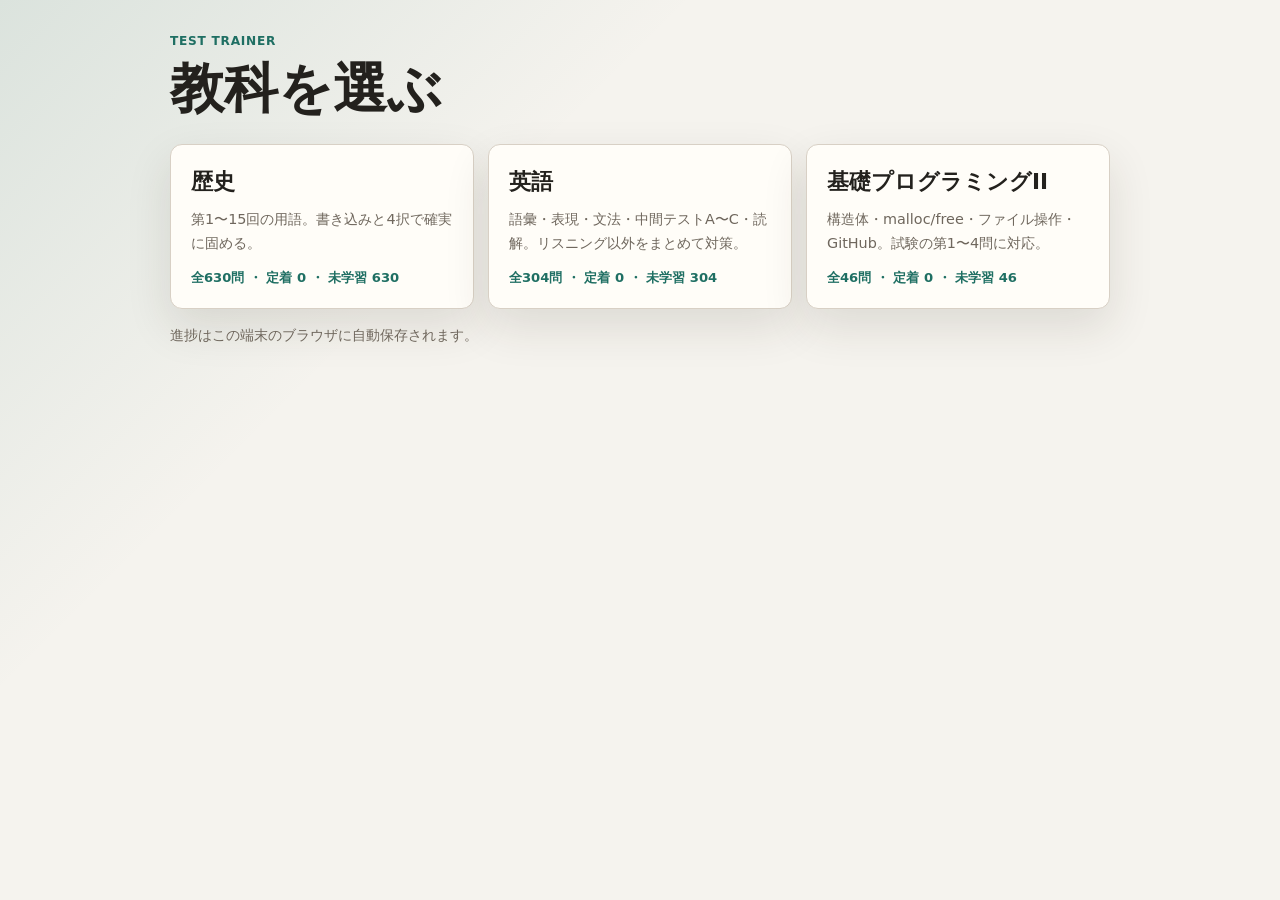
==== app/index.html @ 5c48e266 "Publish final exam study trainer" ====
<!doctype html>
<html lang="ja">
  <head>
    <meta charset="utf-8" />
    <meta name="viewport" content="width=device-width, initial-scale=1" />
    <title>期末テスト対策</title>
    <link rel="stylesheet" href="styles.css" />
  </head>
  <body>
    <main class="shell">
      <!-- 教科選択 -->
      <section id="subject-view" class="view active">
        <p class="eyebrow">Test Trainer</p>
        <h1>教科を選ぶ</h1>
        <div id="subject-grid" class="subject-grid"></div>
        <p class="foot-note">進捗はこの端末のブラウザに自動保存されます。</p>
      </section>

      <!-- モード・範囲設定 -->
      <section id="setup-view" class="view">
        <button class="ghost-button" type="button" data-goto="subject">← 教科選択</button>
        <p id="setup-eyebrow" class="eyebrow"></p>
        <h1 id="setup-title"></h1>

        <div id="mastery-bar" class="mastery-bar"></div>

        <div class="setup-block">
          <p class="block-label">出題形式</p>
          <div id="mode-grid" class="mode-grid"></div>
        </div>

        <div class="setup-block">
          <p class="block-label">
            <span id="group-label">範囲</span>
            <button id="group-all" class="mini-button" type="button">すべて</button>
            <button id="group-none" class="mini-button" type="button">解除</button>
          </p>
          <div id="group-chips" class="chip-row"></div>
        </div>

        <div class="setup-block">
          <p class="block-label">出題対象</p>
          <div id="filter-chips" class="chip-row">
            <button class="chip active" type="button" data-filter="all">すべて</button>
            <button class="chip" type="button" data-filter="weak">苦手・間違えた問題</button>
            <button class="chip" type="button" data-filter="new">まだ解いていない問題</button>
            <button class="chip" type="button" data-filter="due">復習の時期がきた問題</button>
          </div>
        </div>

        <div class="setup-block">
          <p class="block-label">1セッションの問題数</p>
          <div id="length-chips" class="chip-row">
            <button class="chip" type="button" data-length="10">10問</button>
            <button class="chip active" type="button" data-length="20">20問</button>
            <button class="chip" type="button" data-length="40">40問</button>
            <button class="chip" type="button" data-length="0">エンドレス</button>
          </div>
        </div>

        <div class="setup-block">
          <p class="block-label">学習オプション</p>
          <label class="switch"><input id="opt-auto" type="checkbox" /><span>正解したら自動で次の問題へ</span></label>
          <label class="switch"><input id="opt-copy" type="checkbox" /><span>間違えたら正答を書き写して覚える</span></label>
          <label class="switch"><input id="opt-explain" type="checkbox" /><span>正解のときも解説を表示する</span></label>
        </div>

        <div class="setup-actions">
          <button id="start-session" class="primary-button" type="button">開始</button>
          <button id="reset-progress" class="danger-button" type="button">この教科の進捗をリセット</button>
        </div>
        <p id="pool-note" class="foot-note"></p>
      </section>

      <!-- 出題 -->
      <section id="quiz-view" class="view">
        <header class="quiz-header">
          <button class="ghost-button" type="button" data-goto="setup">← 設定</button>
          <div class="stats">
            <span id="mode-label"></span>
            <span id="score-label"></span>
          </div>
        </header>
        <div class="progress-track"><div id="progress-fill" class="progress-fill"></div></div>

        <article class="question-panel">
          <p id="question-meta" class="eyebrow"></p>
          <h2 id="question-text"></h2>
          <p id="jp-line" class="jp-line"></p>
          <p id="sentence-line" class="sentence-line"></p>
          <pre id="code-block" class="code-block"></pre>

          <form id="write-form" class="answer-area">
            <textarea id="write-answer" rows="1" autocomplete="off" autocapitalize="off" autocorrect="off" spellcheck="false" placeholder="答えを入力"></textarea>
            <button type="submit">判定</button>
          </form>

          <div id="choice-area" class="choice-area"></div>

          <div id="order-area" class="order-area">
            <div id="order-slot" class="order-slot" aria-live="polite"></div>
            <div id="order-bank" class="order-bank"></div>
            <div class="order-actions">
              <button id="order-clear" class="ghost-button" type="button">やり直す</button>
              <button id="order-submit" class="primary-button" type="button">判定</button>
            </div>
          </div>

          <div id="result" class="result" aria-live="polite"></div>
          <div id="explanation" class="explanation"></div>

          <div id="copy-drill" class="copy-drill">
            <p class="copy-label">正答を書き写して定着させる</p>
            <p id="copy-target" class="copy-target"></p>
            <input id="copy-input" type="text" autocomplete="off" autocapitalize="off" autocorrect="off" spellcheck="false" placeholder="ここに入力" />
            <p id="copy-status" class="copy-status"></p>
          </div>

          <div class="actions">
            <button id="show-answer" class="ghost-button" type="button">答えを見る</button>
            <button id="next-question" class="primary-button" type="button">次の問題</button>
          </div>
        </article>

        <p class="foot-note">キーボード: 1〜4 で選択 / Enter で判定・次へ</p>
      </section>

      <!-- セッション結果 -->
      <section id="result-view" class="view">
        <p class="eyebrow">Session Report</p>
        <h1 id="report-score"></h1>
        <div id="report-metrics" class="dashboard"></div>
        <div id="report-missed" class="report-missed"></div>
        <div class="setup-actions">
          <button id="retry-missed" class="primary-button" type="button">間違えた問題だけ復習</button>
          <button id="retry-same" class="primary-button" type="button">同じ設定でもう一度</button>
          <button class="ghost-button" type="button" data-goto="setup">設定に戻る</button>
        </div>
      </section>
    </main>

    <script src="questions.js"></script>
    <script src="english.js"></script>
    <script src="english-drills.js"></script>
    <script src="english-reading.js"></script>
    <script src="app.js"></script>
  </body>
</html>
---- app/styles.css ----
:root {
  color-scheme: light dark;
  --bg: #f5f3ee;
  --panel: #fffdf8;
  --text: #23211d;
  --muted: #6f675d;
  --line: #d8d0c5;
  --accent: #1f6f63;
  --accent-soft: rgba(31, 111, 99, 0.12);
  --accent-2: #9a4d2c;
  --danger: #a23838;
  --danger-soft: rgba(162, 56, 56, 0.1);
  --shadow: 0 18px 45px rgba(48, 39, 25, 0.12);
  --code-bg: #1f2421;
  --code-text: #f6f0e6;
}

@media (prefers-color-scheme: dark) {
  :root {
    --bg: #16181a;
    --panel: #1e2225;
    --text: #eceae5;
    --muted: #9aa0a3;
    --line: #343a3e;
    --accent: #4fbfa8;
    --accent-soft: rgba(79, 191, 168, 0.16);
    --accent-2: #d68a5f;
    --danger: #e07070;
    --danger-soft: rgba(224, 112, 112, 0.14);
    --shadow: 0 18px 45px rgba(0, 0, 0, 0.4);
    --code-bg: #12161a;
    --code-text: #e6ecef;
  }
}

* {
  box-sizing: border-box;
}

body {
  margin: 0;
  min-height: 100vh;
  background:
    linear-gradient(135deg, var(--accent-soft), transparent 32%),
    var(--bg);
  color: var(--text);
  font-family: system-ui, -apple-system, BlinkMacSystemFont, "Hiragino Sans", "Yu Gothic", sans-serif;
  line-height: 1.6;
}

button,
input,
textarea {
  font: inherit;
  color: inherit;
}

button {
  border: 0;
  cursor: pointer;
}

button:disabled {
  cursor: not-allowed;
  opacity: 0.45;
}

.shell {
  width: min(940px, calc(100vw - 28px));
  margin: 0 auto;
  padding: 32px 0 64px;
}

.view {
  display: none;
}

.view.active {
  display: block;
}

.eyebrow {
  margin: 0 0 8px;
  color: var(--accent);
  font-size: 0.76rem;
  font-weight: 700;
  letter-spacing: 0.06em;
  text-transform: uppercase;
}

h1 {
  margin: 0 0 24px;
  font-size: clamp(1.9rem, 5vw, 3.4rem);
  line-height: 1.12;
}

.foot-note {
  margin: 16px 0 0;
  color: var(--muted);
  font-size: 0.85rem;
}

/* ---- 教科選択 ---- */

.subject-grid {
  display: grid;
  grid-template-columns: repeat(auto-fit, minmax(240px, 1fr));
  gap: 14px;
}

.subject-card,
.mode-card,
.question-panel,
.dashboard,
.mastery-bar {
  border: 1px solid var(--line);
  border-radius: 12px;
  background: var(--panel);
  box-shadow: var(--shadow);
}

.subject-card,
.mode-card {
  padding: 20px;
  text-align: left;
  color: var(--text);
}

.subject-card {
  min-height: 156px;
}

.subject-card span,
.mode-card span {
  display: block;
  margin-bottom: 8px;
  font-size: 1.35rem;
  font-weight: 800;
}

.subject-card small,
.mode-card small {
  display: block;
  color: var(--muted);
  font-size: 0.9rem;
  line-height: 1.65;
}

.subject-card em {
  display: block;
  margin-top: 12px;
  color: var(--accent);
  font-size: 0.82rem;
  font-style: normal;
  font-weight: 700;
}

.subject-card:hover,
.mode-card:hover {
  border-color: var(--accent);
}

.mode-card.active {
  border-color: var(--accent);
  background: var(--accent-soft);
}

/* ---- 設定 ---- */

.setup-block {
  margin: 22px 0;
}

.block-label {
  display: flex;
  align-items: center;
  gap: 8px;
  margin: 0 0 10px;
  color: var(--muted);
  font-size: 0.85rem;
  font-weight: 700;
}

.mode-grid {
  display: grid;
  grid-template-columns: repeat(auto-fit, minmax(220px, 1fr));
  gap: 12px;
}

.chip-row {
  display: flex;
  flex-wrap: wrap;
  gap: 8px;
}

.chip,
.mini-button {
  border: 1px solid var(--line);
  border-radius: 999px;
  padding: 9px 14px;
  min-height: 40px;
  background: var(--panel);
  color: var(--muted);
  font-size: 0.88rem;
  font-weight: 700;
}

.chip.active {
  border-color: var(--accent);
  background: var(--accent);
  color: #fff;
}

.mini-button {
  padding: 4px 10px;
  min-height: 0;
  font-size: 0.75rem;
}

.switch {
  display: flex;
  align-items: center;
  gap: 10px;
  padding: 8px 0;
  color: var(--muted);
  font-size: 0.92rem;
  cursor: pointer;
}

.switch input {
  width: 20px;
  height: 20px;
  accent-color: var(--accent);
}

.mastery-bar {
  padding: 14px 16px;
  box-shadow: none;
}

.mastery-track {
  display: flex;
  overflow: hidden;
  height: 10px;
  border-radius: 999px;
  background: var(--line);
}

.seg.mastered { background: var(--accent); }
.seg.learning { background: var(--accent-2); }
.seg.fresh { background: transparent; }

.mastery-legend {
  display: flex;
  flex-wrap: wrap;
  gap: 14px;
  margin: 10px 0 0;
  color: var(--muted);
  font-size: 0.82rem;
}

.dot {
  display: inline-block;
  width: 9px;
  height: 9px;
  border-radius: 50%;
  margin-right: 5px;
}

.dot.mastered { background: var(--accent); }
.dot.learning { background: var(--accent-2); }
.dot.fresh { background: var(--line); }
.dot.weak { background: var(--danger); }

.setup-actions {
  display: flex;
  flex-wrap: wrap;
  gap: 12px;
  margin-top: 26px;
}

.primary-button {
  border-radius: 10px;
  padding: 14px 26px;
  min-height: 48px;
  background: var(--accent);
  color: #fff;
  font-weight: 800;
}

.danger-button {
  border: 1px solid var(--danger);
  border-radius: 10px;
  padding: 13px 18px;
  background: transparent;
  color: var(--danger);
  font-weight: 700;
}

.ghost-button {
  padding: 10px 4px;
  background: transparent;
  color: var(--accent);
  font-weight: 700;
}

/* ---- 出題 ---- */

.quiz-header {
  display: flex;
  align-items: center;
  justify-content: space-between;
  flex-wrap: wrap;
  gap: 10px;
  margin-bottom: 10px;
}

.stats {
  display: flex;
  flex-wrap: wrap;
  gap: 8px;
}

.stats span {
  border: 1px solid var(--line);
  border-radius: 999px;
  padding: 6px 12px;
  color: var(--muted);
  font-size: 0.82rem;
}

.progress-track {
  overflow: hidden;
  height: 6px;
  border-radius: 999px;
  margin-bottom: 14px;
  background: var(--line);
}

.progress-fill {
  width: 0;
  height: 100%;
  background: var(--accent);
  transition: width 0.25s ease;
}

.question-panel {
  padding: clamp(20px, 4vw, 34px);
}

#question-text {
  margin: 0 0 16px;
  font-size: clamp(1.2rem, 2.8vw, 1.7rem);
  line-height: 1.5;
}

.jp-line {
  display: none;
  margin: 0 0 12px;
  padding: 12px 14px;
  border-left: 3px solid var(--accent);
  background: var(--accent-soft);
  border-radius: 0 8px 8px 0;
  font-size: 1rem;
}

.sentence-line {
  display: none;
  margin: 0 0 18px;
  font-size: clamp(1.05rem, 2.4vw, 1.3rem);
  line-height: 1.9;
  word-break: break-word;
}

.blank {
  display: inline-block;
  min-width: 90px;
  margin: 0 4px;
  padding: 0 8px;
  border-bottom: 2px solid var(--accent);
  text-align: center;
  color: var(--muted);
}

.blank.filled {
  color: var(--accent);
  font-weight: 800;
}

.code-block {
  display: none;
  overflow-x: auto;
  border-radius: 10px;
  margin: 0 0 18px;
  padding: 16px;
  background: var(--code-bg);
  color: var(--code-text);
  font-size: 0.92rem;
  line-height: 1.6;
  white-space: pre;
}

.answer-area {
  display: grid;
  grid-template-columns: 1fr auto;
  gap: 10px;
}

.answer-area textarea {
  min-width: 0;
  border: 1px solid var(--line);
  border-radius: 10px;
  padding: 13px 14px;
  background: var(--bg);
  resize: vertical;
  line-height: 1.6;
}

.answer-area textarea:focus {
  outline: 2px solid var(--accent);
}

.answer-area button {
  border-radius: 10px;
  padding: 13px 22px;
  background: var(--accent);
  color: #fff;
  font-weight: 800;
}

.choice-area {
  display: grid;
  grid-template-columns: repeat(2, minmax(0, 1fr));
  gap: 10px;
}

.choice-button {
  display: flex;
  align-items: center;
  gap: 10px;
  min-height: 58px;
  border: 1px solid var(--line);
  border-radius: 10px;
  padding: 12px 14px;
  background: var(--bg);
  color: var(--text);
  text-align: left;
  line-height: 1.45;
}

.choice-button i {
  flex: 0 0 auto;
  width: 22px;
  height: 22px;
  border-radius: 6px;
  background: var(--line);
  color: var(--text);
  font-size: 0.72rem;
  font-style: normal;
  font-weight: 800;
  line-height: 22px;
  text-align: center;
}

.choice-button:not(:disabled):hover {
  border-color: var(--accent);
}

.choice-button.correct {
  border-color: var(--accent);
  background: var(--accent);
  color: #fff;
  opacity: 1;
}

.choice-button.correct i {
  background: rgba(255, 255, 255, 0.28);
  color: #fff;
}

.choice-button.wrong {
  border-color: var(--danger);
  background: var(--danger);
  color: #fff;
  opacity: 1;
}

/* ---- 並べ替え ---- */

.order-area {
  display: none;
}

.order-slot {
  display: flex;
  flex-wrap: wrap;
  align-items: center;
  gap: 8px;
  min-height: 64px;
  border: 2px dashed var(--line);
  border-radius: 10px;
  padding: 12px;
  color: var(--muted);
  font-size: 0.9rem;
}

.order-slot.correct { border-color: var(--accent); border-style: solid; }
.order-slot.wrong { border-color: var(--danger); border-style: solid; }

.order-bank {
  display: flex;
  flex-wrap: wrap;
  gap: 8px;
  margin-top: 12px;
}

.token {
  display: inline-flex;
  align-items: center;
  gap: 6px;
  min-height: 42px;
  border: 1px solid var(--accent);
  border-radius: 8px;
  padding: 8px 12px;
  background: var(--accent-soft);
  color: var(--text);
  font-size: 1rem;
  font-weight: 600;
}

.token.fixed {
  border-color: var(--line);
  background: transparent;
  color: var(--muted);
}

.token i {
  color: var(--muted);
  font-size: 0.7rem;
  font-style: normal;
  font-weight: 800;
}

.order-actions {
  display: flex;
  justify-content: flex-end;
  gap: 12px;
  margin-top: 12px;
}

/* ---- 結果表示 ---- */

.result {
  min-height: 28px;
  margin-top: 18px;
  color: var(--muted);
  font-size: 0.95rem;
  word-break: break-word;
}

.result.good {
  color: var(--accent);
  font-weight: 800;
}

.result.bad {
  color: var(--danger);
  font-weight: 800;
}

.explanation {
  display: none;
  margin-top: 10px;
  padding: 12px 14px;
  border-radius: 10px;
  background: var(--accent-soft);
  color: var(--text);
  font-size: 0.92rem;
  line-height: 1.75;
}

.explanation.visible {
  display: block;
}

.copy-drill {
  display: none;
  margin-top: 14px;
  padding: 14px;
  border: 1px solid var(--line);
  border-radius: 10px;
}

.copy-drill.visible {
  display: block;
}

.copy-label {
  margin: 0 0 6px;
  color: var(--muted);
  font-size: 0.8rem;
  font-weight: 700;
}

.copy-target {
  margin: 0 0 10px;
  font-size: 1.02rem;
  font-weight: 700;
  word-break: break-word;
}

.copy-drill input {
  width: 100%;
  border: 1px solid var(--line);
  border-radius: 8px;
  padding: 11px 12px;
  background: var(--bg);
}

.copy-status {
  margin: 8px 0 0;
  min-height: 1.2em;
  color: var(--muted);
  font-size: 0.85rem;
}

.copy-status.good {
  color: var(--accent);
  font-weight: 700;
}

.actions {
  display: flex;
  justify-content: flex-end;
  gap: 12px;
  margin-top: 16px;
}

/* ---- レポート ---- */

.dashboard {
  display: grid;
  grid-template-columns: repeat(4, minmax(0, 1fr));
  gap: 14px;
  margin-top: 16px;
  padding: 18px;
}

.metric-label {
  margin: 0 0 2px;
  color: var(--muted);
  font-size: 0.8rem;
}

.metric {
  margin: 0;
  font-size: 1.4rem;
  font-weight: 800;
}

.report-missed {
  margin-top: 24px;
}

.missed-list {
  display: grid;
  gap: 10px;
  margin: 0;
  padding: 0;
  list-style: none;
}

.missed-list li {
  border: 1px solid var(--line);
  border-left: 3px solid var(--danger);
  border-radius: 0 10px 10px 0;
  padding: 12px 14px;
  background: var(--panel);
}

.missed-meta {
  margin: 0 0 4px;
  color: var(--muted);
  font-size: 0.75rem;
  font-weight: 700;
}

.missed-prompt {
  margin: 0 0 6px;
  font-size: 0.95rem;
}

.missed-answer {
  margin: 0;
  color: var(--accent);
  font-weight: 800;
  word-break: break-word;
}

.missed-note {
  margin: 6px 0 0;
  color: var(--muted);
  font-size: 0.85rem;
  line-height: 1.7;
}

.all-clear {
  padding: 18px;
  border: 1px solid var(--accent);
  border-radius: 10px;
  background: var(--accent-soft);
  font-weight: 700;
}

/* ---- スマホ ---- */

@media (max-width: 720px) {
  .shell {
    width: calc(100vw - 20px);
    padding: 20px 0 48px;
  }

  .subject-grid,
  .mode-grid,
  .choice-area {
    grid-template-columns: 1fr;
  }

  .dashboard {
    grid-template-columns: repeat(2, minmax(0, 1fr));
  }

  .answer-area {
    grid-template-columns: 1fr;
  }

  .actions,
  .order-actions {
    flex-direction: column-reverse;
  }

  .setup-actions {
    flex-direction: column;
  }

  .setup-actions button,
  .actions button,
  .order-actions button {
    width: 100%;
  }

  .subject-card {
    min-height: 0;
  }
}
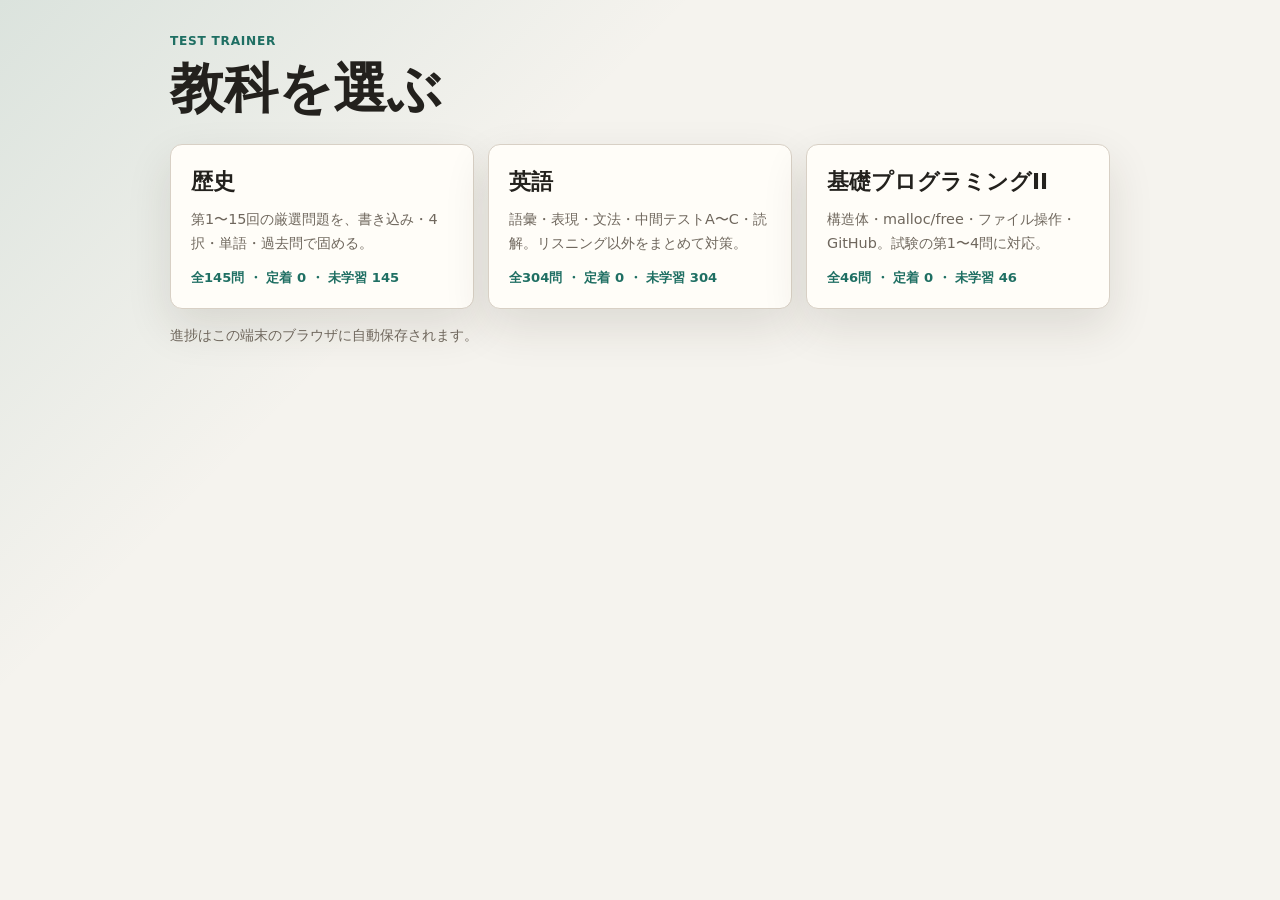
==== commit 5b2ca593: "Add live question probability chart" ====
--- a/app/index.html
+++ b/app/index.html
@@ -122,6 +122,17 @@
           </div>
         </article>
 
+        <aside id="rate-chart" class="rate-chart" aria-label="現在の問題ごとの出題率">
+          <div class="rate-chart-heading">
+            <span>現在の出題率</span>
+            <small>候補全体 = 100%</small>
+          </div>
+          <div class="rate-chart-body">
+            <svg id="rate-chart-svg" viewBox="0 0 100 100" role="img" aria-label="出題率の円グラフ"></svg>
+            <ol id="rate-chart-legend" class="rate-chart-legend"></ol>
+          </div>
+        </aside>
+
         <p class="foot-note">キーボード: 1〜4 で選択 / Enter で判定・次へ</p>
       </section>
 
--- a/app/styles.css
+++ b/app/styles.css
@@ -712,6 +712,90 @@
   font-weight: 700;
 }
 
+/* ---- 常時表示する出題率 ---- */
+
+.rate-chart {
+  position: fixed;
+  z-index: 20;
+  left: 50%;
+  bottom: 12px;
+  width: min(640px, calc(100vw - 24px));
+  transform: translateX(-50%);
+  padding: 10px 12px;
+  border: 1px solid var(--line);
+  border-radius: 14px;
+  background: color-mix(in srgb, var(--panel) 94%, transparent);
+  box-shadow: var(--shadow);
+  backdrop-filter: blur(10px);
+}
+
+.rate-chart-heading {
+  display: flex;
+  justify-content: space-between;
+  gap: 12px;
+  margin-bottom: 6px;
+  color: var(--accent);
+  font-size: 0.78rem;
+  font-weight: 800;
+}
+
+.rate-chart-heading small {
+  color: var(--muted);
+  font-weight: 600;
+}
+
+.rate-chart-body {
+  display: grid;
+  grid-template-columns: 94px minmax(0, 1fr);
+  align-items: center;
+  gap: 10px;
+}
+
+#rate-chart-svg {
+  display: block;
+  width: 94px;
+  height: 94px;
+}
+
+.rate-chart-legend {
+  display: grid;
+  grid-template-columns: repeat(2, minmax(0, 1fr));
+  gap: 3px 10px;
+  max-height: 106px;
+  margin: 0;
+  padding: 1px 4px 1px 0;
+  overflow-y: auto;
+  list-style: none;
+}
+
+.rate-chart-legend li {
+  display: grid;
+  grid-template-columns: 8px minmax(0, 1fr) auto;
+  align-items: center;
+  gap: 5px;
+  min-width: 0;
+  color: var(--muted);
+  font-size: 0.72rem;
+  line-height: 1.35;
+}
+
+.rate-chart-legend i {
+  width: 8px;
+  height: 8px;
+  border-radius: 50%;
+}
+
+.rate-chart-legend span {
+  overflow: hidden;
+  text-overflow: ellipsis;
+  white-space: nowrap;
+}
+
+.rate-chart-legend strong {
+  color: var(--text);
+  font-size: 0.7rem;
+}
+
 /* ---- スマホ ---- */
 
 @media (max-width: 720px) {
@@ -752,4 +836,23 @@
   .subject-card {
     min-height: 0;
   }
-}
+
+  .rate-chart {
+    bottom: 6px;
+    padding: 8px 10px;
+  }
+
+  .rate-chart-body {
+    grid-template-columns: 78px minmax(0, 1fr);
+  }
+
+  #rate-chart-svg {
+    width: 78px;
+    height: 78px;
+  }
+
+  .rate-chart-legend {
+    grid-template-columns: 1fr;
+    max-height: 86px;
+  }
+}
